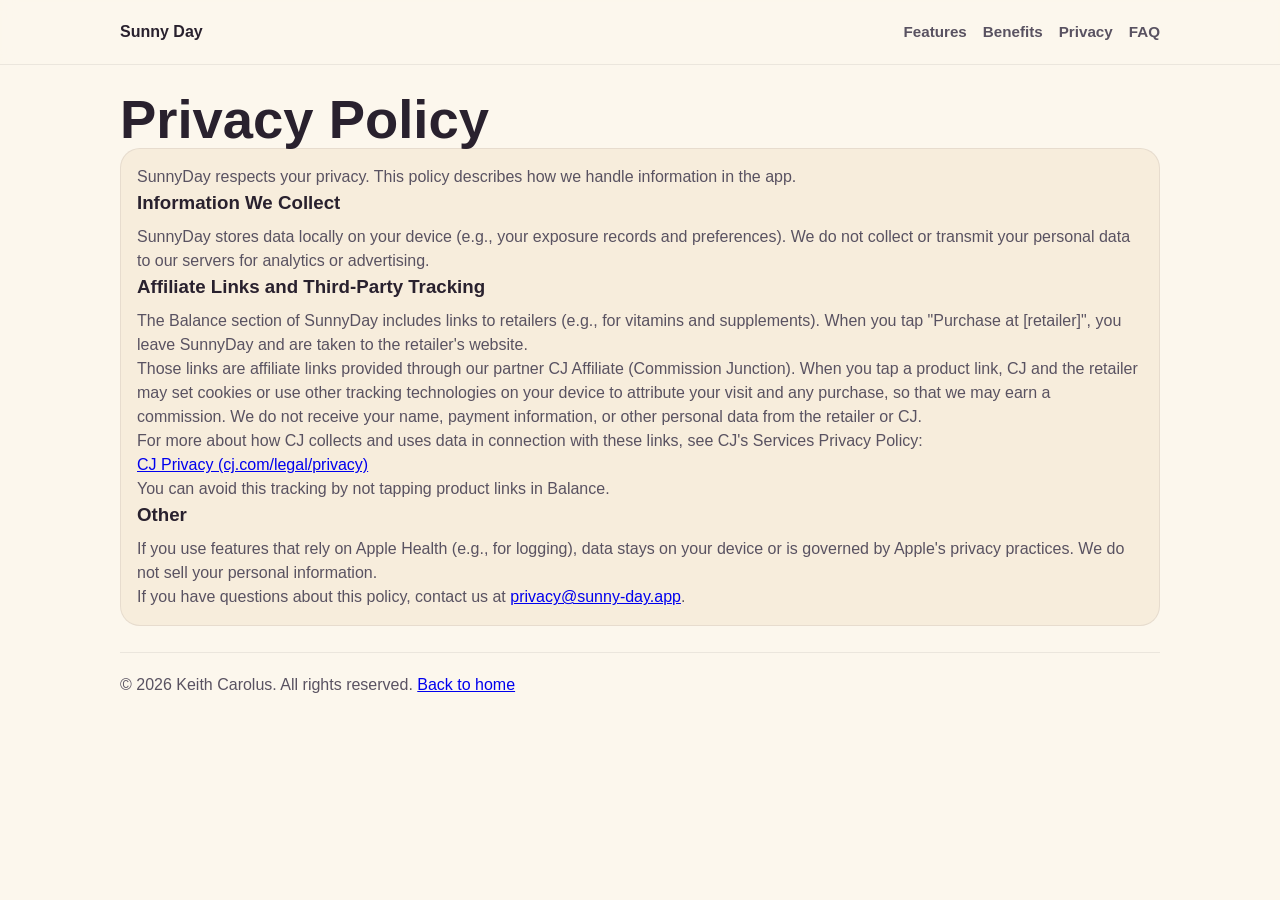
==== privacy.html @ e941375b "Add dedicated privacy policy page and site links. This adds privacy.html, links to it from navigatio" ====
<!doctype html>
<html lang="en">
  <head>
    <meta charset="utf-8" />
    <meta name="viewport" content="width=device-width, initial-scale=1" />
    <title>Sunny Day Privacy Policy</title>
    <meta
      name="description"
      content="Privacy Policy for Sunny Day for iOS."
    />
    <link rel="canonical" href="https://sunny-day.app/privacy.html" />
    <link rel="icon" type="image/png" sizes="32x32" href="./favicon-32.png" />
    <link rel="icon" type="image/png" sizes="16x16" href="./favicon-16.png" />
    <link rel="apple-touch-icon" sizes="180x180" href="./apple-touch-icon.png" />
    <link rel="stylesheet" href="./styles.css" />
  </head>
  <body>
    <header class="site-header">
      <div class="container nav-wrap">
        <a class="brand" href="./index.html">Sunny Day</a>
        <nav>
          <a href="./index.html#features">Features</a>
          <a href="./index.html#benefits">Benefits</a>
          <a href="./index.html#privacy">Privacy</a>
          <a href="./index.html#faq">FAQ</a>
        </nav>
      </div>
    </header>

    <main>
      <section class="section container">
        <h1>Privacy Policy</h1>
        <div class="card">
          <p>SunnyDay respects your privacy. This policy describes how we handle information in the app.</p>

          <h3>Information We Collect</h3>
          <p>SunnyDay stores data locally on your device (e.g., your exposure records and preferences). We do not collect or transmit your personal data to our servers for analytics or advertising.</p>

          <h3>Affiliate Links and Third-Party Tracking</h3>
          <p>The Balance section of SunnyDay includes links to retailers (e.g., for vitamins and supplements). When you tap "Purchase at [retailer]", you leave SunnyDay and are taken to the retailer's website.</p>
          <p>Those links are affiliate links provided through our partner CJ Affiliate (Commission Junction). When you tap a product link, CJ and the retailer may set cookies or use other tracking technologies on your device to attribute your visit and any purchase, so that we may earn a commission. We do not receive your name, payment information, or other personal data from the retailer or CJ.</p>
          <p>For more about how CJ collects and uses data in connection with these links, see CJ's Services Privacy Policy:</p>
          <p><a href="https://www.cj.com/legal/privacy" target="_blank" rel="noopener noreferrer">CJ Privacy (cj.com/legal/privacy)</a></p>
          <p>You can avoid this tracking by not tapping product links in Balance.</p>

          <h3>Other</h3>
          <p>If you use features that rely on Apple Health (e.g., for logging), data stays on your device or is governed by Apple's privacy practices. We do not sell your personal information.</p>
          <p>If you have questions about this policy, contact us at <a href="mailto:privacy@sunny-day.app">privacy@sunny-day.app</a>.</p>
        </div>
      </section>
    </main>

    <footer class="site-footer container">
      <p>&copy; 2026 Keith Carolus. All rights reserved. <a href="./index.html">Back to home</a></p>
    </footer>
  </body>
</html>
---- styles.css ----
:root {
  color-scheme: light dark;
  --surface: #fcf7ed;
  --surface-alt: #f7eddc;
  --text-primary: #29212e;
  --text-secondary: #595261;
  --brand-primary: #ff9400;
  --brand-secondary: #ffd966;
  --container: 1040px;
}

* {
  box-sizing: border-box;
}

body {
  margin: 0;
  font-family: ui-rounded, "SF Pro Rounded", -apple-system, BlinkMacSystemFont, "Segoe UI", sans-serif;
  color: var(--text-primary);
  background: var(--surface);
  line-height: 1.5;
}

.container {
  width: min(var(--container), calc(100% - 32px));
  margin-inline: auto;
}

.site-header {
  position: sticky;
  top: 0;
  z-index: 5;
  background: color-mix(in srgb, var(--surface) 85%, transparent);
  backdrop-filter: blur(8px);
  border-bottom: 1px solid rgba(41, 33, 46, 0.08);
}

.nav-wrap {
  min-height: 64px;
  display: flex;
  align-items: center;
  justify-content: space-between;
  gap: 12px;
}

.brand {
  font-weight: 800;
  color: var(--text-primary);
  text-decoration: none;
}

nav {
  display: flex;
  gap: 16px;
}

nav a {
  color: var(--text-secondary);
  text-decoration: none;
  font-weight: 600;
  font-size: 0.95rem;
}

nav a:hover {
  color: var(--text-primary);
}

.hero {
  display: grid;
  gap: 20px;
  grid-template-columns: 1.4fr 1fr;
  align-items: center;
  padding: clamp(28px, 5vw, 64px) 0 24px;
}

.hero-copy {
  background: linear-gradient(140deg, var(--brand-secondary), var(--brand-primary));
  border: 1px solid rgba(255, 255, 255, 0.45);
  border-radius: 20px;
  padding: clamp(24px, 4vw, 40px);
  box-shadow: 0 18px 36px rgba(41, 33, 46, 0.16);
}

.hero-art {
  display: grid;
  place-items: center;
}

.device-mockup {
  width: min(300px, 78%);
  background: #101114;
  border-radius: 40px;
  padding: 10px;
  box-shadow: 0 22px 40px rgba(41, 33, 46, 0.28);
  border: 1px solid rgba(255, 255, 255, 0.15);
}

.device-mockup img {
  display: block;
  width: 100%;
  border-radius: 30px;
}

.eyebrow {
  margin: 0 0 8px;
  font-size: 0.8rem;
  letter-spacing: 0.1em;
  text-transform: uppercase;
  color: #2f2536;
}

h1 {
  margin: 0;
  font-size: clamp(2rem, 6vw, 3.4rem);
  line-height: 1.05;
  color: var(--text-primary);
  font-weight: 800;
}

.tagline {
  margin: 14px 0 10px;
  font-size: clamp(1.1rem, 2.6vw, 1.4rem);
  color: var(--text-primary);
  font-weight: 600;
}

.body {
  margin: 0 0 28px;
  max-width: 56ch;
  line-height: 1.55;
  color: #2f2536;
}

.cta-row {
  display: flex;
  flex-wrap: wrap;
  gap: 10px;
}

.cta {
  display: inline-block;
  background: var(--surface);
  color: var(--text-primary);
  text-decoration: none;
  font-weight: 700;
  border-radius: 14px;
  padding: 12px 18px;
  border: 1px solid rgba(41, 33, 46, 0.12);
}

.cta:hover {
  background: var(--surface-alt);
}

.cta-primary {
  background: #2f2536;
  color: #fff7ef;
  border-color: rgba(255, 255, 255, 0.22);
}

.cta-primary:hover {
  background: #1f1824;
}

.section {
  padding: 26px 0;
}

.section h2 {
  margin: 0 0 14px;
  font-size: clamp(1.3rem, 3vw, 2rem);
}

.grid {
  display: grid;
  gap: 14px;
}

.grid.three {
  grid-template-columns: repeat(3, minmax(0, 1fr));
}

.grid.five {
  grid-template-columns: repeat(5, minmax(0, 1fr));
}

.grid.two {
  grid-template-columns: repeat(2, minmax(0, 1fr));
}

.card {
  background: var(--surface-alt);
  border: 1px solid rgba(41, 33, 46, 0.08);
  border-radius: 20px;
  padding: 16px;
}

.card h3 {
  margin: 0 0 8px;
}

.card p {
  margin: 0;
  color: var(--text-secondary);
}

.shot {
  margin: 0;
  background: var(--surface-alt);
  border: 1px solid rgba(41, 33, 46, 0.08);
  border-radius: 20px;
  padding: 14px;
  text-align: center;
}

.shot img {
  width: 100%;
  max-width: 220px;
  border-radius: 18px;
  box-shadow: 0 10px 24px rgba(41, 33, 46, 0.16);
}

.shot p {
  margin: 10px 0 0;
  color: var(--text-secondary);
  font-weight: 600;
}

.faq-list {
  display: grid;
  gap: 10px;
}

details {
  background: var(--surface-alt);
  border: 1px solid rgba(41, 33, 46, 0.08);
  border-radius: 14px;
  padding: 12px 14px;
}

summary {
  cursor: pointer;
  font-weight: 700;
}

details p {
  margin: 8px 0 0;
  color: var(--text-secondary);
}

.section-cta {
  text-align: center;
  padding-bottom: 48px;
}

.section-cta p {
  margin: 0 0 14px;
  color: var(--text-secondary);
}

.site-footer {
  border-top: 1px solid rgba(41, 33, 46, 0.08);
  padding: 20px 0 34px;
}

.site-footer p {
  margin: 0;
  color: var(--text-secondary);
}

@media (max-width: 860px) {
  .hero {
    grid-template-columns: 1fr;
  }

  .hero-art {
    order: -1;
  }

  .device-mockup {
    width: min(260px, 70%);
  }

  .grid.three,
  .grid.five,
  .grid.two {
    grid-template-columns: 1fr;
  }
}

@media (prefers-color-scheme: dark) {
  :root {
    --surface: #1c1a1f;
    --surface-alt: #2e2930;
    --text-primary: #faf5f0;
    --text-secondary: #b8afbf;
    --brand-primary: #ff9e26;
    --brand-secondary: #f2bf59;
  }

  .site-header,
  .site-footer,
  .card,
  .shot,
  details {
    border-color: rgba(255, 255, 255, 0.09);
  }

  .eyebrow {
    color: rgba(250, 245, 240, 0.85);
  }

  .cta {
    border-color: rgba(255, 255, 255, 0.1);
  }

  .cta-primary {
    background: #faf5f0;
    color: #1c1a1f;
  }

  .cta-primary:hover {
    background: #e9ddd1;
  }

  .device-mockup {
    background: #090a0c;
    border-color: rgba(255, 255, 255, 0.2);
  }
}
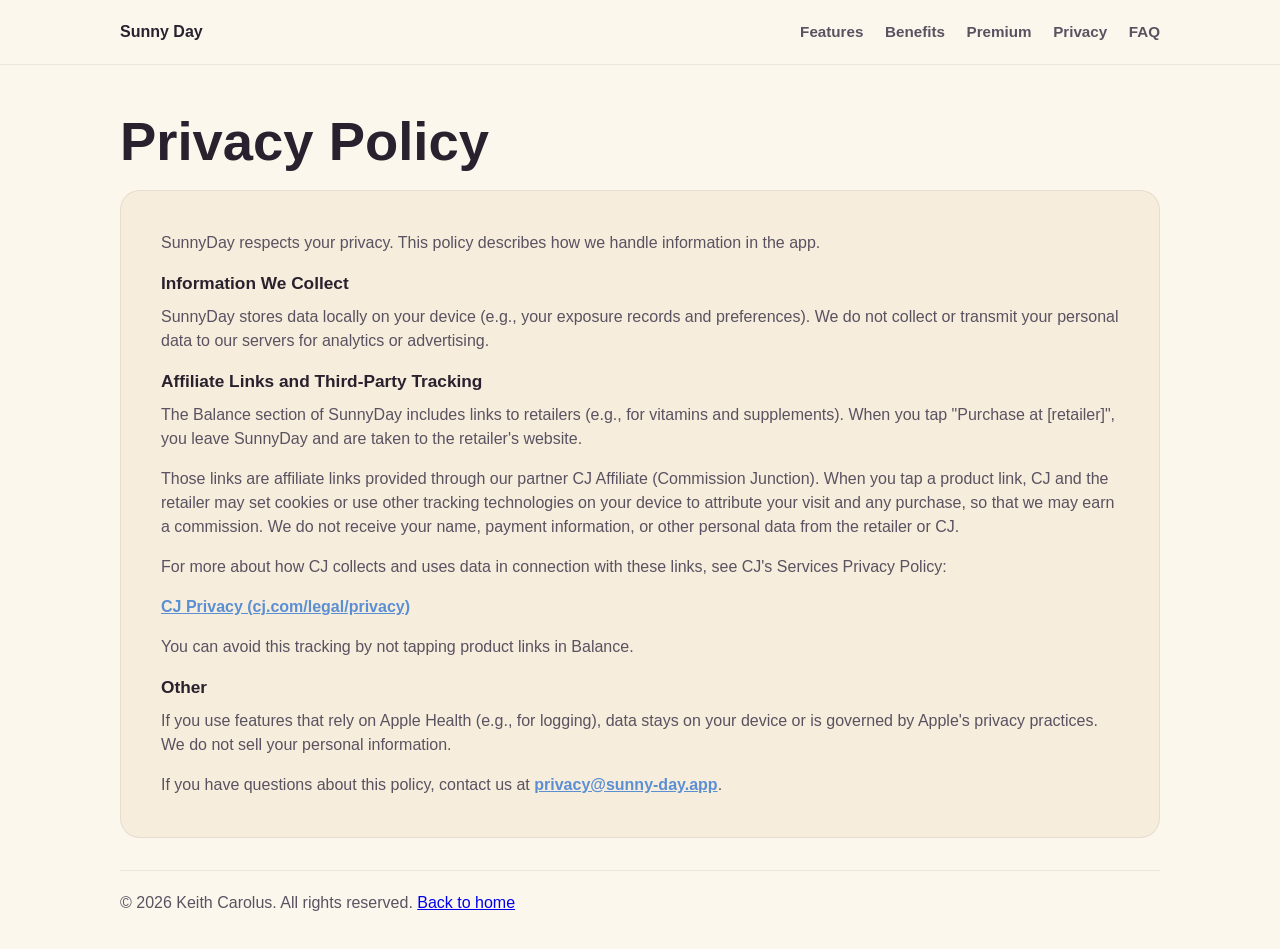
==== commit 94380637: "Marketing site: nav, privacy layout, icons, premium sunny card - Nav order Features → Benefits → Pre" ====
--- a/privacy.html
+++ b/privacy.html
@@ -14,13 +14,14 @@
     <link rel="apple-touch-icon" sizes="180x180" href="./apple-touch-icon.png" />
     <link rel="stylesheet" href="./styles.css" />
   </head>
-  <body>
+  <body class="legal-page">
     <header class="site-header">
       <div class="container nav-wrap">
         <a class="brand" href="./index.html">Sunny Day</a>
-        <nav>
+        <nav aria-label="Primary">
           <a href="./index.html#features">Features</a>
           <a href="./index.html#benefits">Benefits</a>
+          <a href="./index.html#premium">Premium</a>
           <a href="./index.html#privacy">Privacy</a>
           <a href="./index.html#faq">FAQ</a>
         </nav>
@@ -28,9 +29,9 @@
     </header>
 
     <main>
-      <section class="section container">
+      <section class="section container legal-hero">
         <h1>Privacy Policy</h1>
-        <div class="card">
+        <div class="card legal-card">
           <p>SunnyDay respects your privacy. This policy describes how we handle information in the app.</p>
 
           <h3>Information We Collect</h3>
--- a/styles.css
+++ b/styles.css
@@ -51,7 +51,10 @@
 
 nav {
   display: flex;
-  gap: 16px;
+  flex-wrap: wrap;
+  justify-content: flex-end;
+  align-items: center;
+  gap: 0.5rem 1.35rem;
 }
 
 nav a {
@@ -63,6 +66,13 @@
 
 nav a:hover {
   color: var(--text-primary);
+}
+
+nav a[aria-current="page"] {
+  color: var(--text-primary);
+  text-decoration: underline;
+  text-underline-offset: 0.25rem;
+  text-decoration-thickness: 1px;
 }
 
 .hero {
@@ -79,6 +89,53 @@
   border-radius: 20px;
   padding: clamp(24px, 4vw, 40px);
   box-shadow: 0 18px 36px rgba(41, 33, 46, 0.16);
+}
+
+/* Full-width sunny card (same treatment as hero copy) for Premium */
+.section-premium {
+  padding-top: 28px;
+  padding-bottom: 40px;
+}
+
+.premium-sunny {
+  width: 100%;
+}
+
+.premium-sunny-title {
+  margin: 0 0 22px;
+  font-size: clamp(1.5rem, 3.5vw, 2.15rem);
+  font-weight: 800;
+  line-height: 1.15;
+  color: var(--text-primary);
+}
+
+.premium-sunny-grid {
+  gap: 16px;
+}
+
+/* Frosted white on sunny gradient — same vibe as hero (dark type + light surfaces) */
+.premium-sunny .card {
+  background: rgba(255, 255, 255, 0.45);
+  border: 1px solid rgba(255, 255, 255, 0.75);
+  backdrop-filter: blur(18px) saturate(1.15);
+  -webkit-backdrop-filter: blur(18px) saturate(1.15);
+  box-shadow:
+    0 10px 32px rgba(41, 33, 46, 0.08),
+    inset 0 1px 0 rgba(255, 255, 255, 0.85);
+}
+
+.premium-sunny .card h3 {
+  color: #1a1520;
+}
+
+.premium-sunny .card p {
+  color: #2f2536;
+}
+
+.premium-sunny .card-icon {
+  background: rgba(255, 255, 255, 0.92);
+  border: 1px solid rgba(41, 33, 46, 0.1);
+  color: #2f2536;
 }
 
 .hero-art {
@@ -180,6 +237,10 @@
   grid-template-columns: repeat(3, minmax(0, 1fr));
 }
 
+.grid.four {
+  grid-template-columns: repeat(4, minmax(0, 1fr));
+}
+
 .grid.five {
   grid-template-columns: repeat(5, minmax(0, 1fr));
 }
@@ -193,6 +254,25 @@
   border: 1px solid rgba(41, 33, 46, 0.08);
   border-radius: 20px;
   padding: 16px;
+}
+
+/* Decorative icons on marketing cards (How it works → Premium) */
+.card-icon {
+  width: 48px;
+  height: 48px;
+  border-radius: 14px;
+  display: grid;
+  place-items: center;
+  margin-bottom: 14px;
+  color: var(--brand-primary);
+  background: color-mix(in srgb, var(--brand-primary) 16%, transparent);
+  border: 1px solid color-mix(in srgb, var(--brand-primary) 28%, transparent);
+}
+
+.card-icon svg {
+  width: 26px;
+  height: 26px;
+  display: block;
 }
 
 .card h3 {
@@ -268,6 +348,65 @@
   color: var(--text-secondary);
 }
 
+/* Legal / privacy prose */
+.legal-hero > h1 {
+  margin-bottom: 1.25rem;
+}
+
+.legal-hero {
+  padding-top: clamp(24px, 5vw, 48px);
+  padding-bottom: 32px;
+}
+
+.card.legal-card {
+  padding: clamp(1.35rem, 4vw, 2.5rem);
+}
+
+.card.legal-card > h3 {
+  margin: 1.5rem 0 0.5rem;
+  font-size: 1.08rem;
+  font-weight: 800;
+  color: var(--text-primary);
+}
+
+.card.legal-card > h3:first-child {
+  margin-top: 0;
+}
+
+.card.legal-card > p {
+  margin: 0;
+}
+
+.card.legal-card > p + p,
+.card.legal-card > p + h3 {
+  margin-top: 1rem;
+}
+
+.card.legal-card a {
+  color: #5b8fd4;
+  font-weight: 600;
+}
+
+@media (prefers-color-scheme: dark) {
+  .card.legal-card a {
+    color: #7ec8e8;
+  }
+}
+
+@media (max-width: 520px) {
+  .nav-wrap {
+    flex-direction: column;
+    align-items: flex-start;
+    padding-block: 12px;
+    min-height: unset;
+  }
+
+  nav {
+    justify-content: flex-start;
+    width: 100%;
+  }
+}
+
 @media (max-width: 860px) {
   .hero {
     grid-template-columns: 1fr;
@@ -282,6 +421,7 @@
   }
 
   .grid.three,
+  .grid.four,
   .grid.five,
   .grid.two {
     grid-template-columns: 1fr;
@@ -327,4 +467,34 @@
     background: #090a0c;
     border-color: rgba(255, 255, 255, 0.2);
   }
-}
+
+  .card-icon {
+    background: color-mix(in srgb, var(--brand-primary) 22%, transparent);
+    border-color: color-mix(in srgb, var(--brand-primary) 38%, transparent);
+  }
+
+  /* Same light-glass panels on the sunny gradient (not gray chips) */
+  .premium-sunny .card {
+    background: rgba(255, 255, 255, 0.38);
+    border: 1px solid rgba(255, 255, 255, 0.55);
+    backdrop-filter: blur(20px) saturate(1.1);
+    -webkit-backdrop-filter: blur(20px) saturate(1.1);
+    box-shadow:
+      0 12px 40px rgba(0, 0, 0, 0.18),
+      inset 0 1px 0 rgba(255, 255, 255, 0.5);
+  }
+
+  .premium-sunny .card h3 {
+    color: #141018;
+  }
+
+  .premium-sunny .card p {
+    color: #2f2536;
+  }
+
+  .premium-sunny .card-icon {
+    background: rgba(255, 255, 255, 0.88);
+    border: 1px solid rgba(41, 33, 46, 0.12);
+    color: #1a1520;
+  }
+}
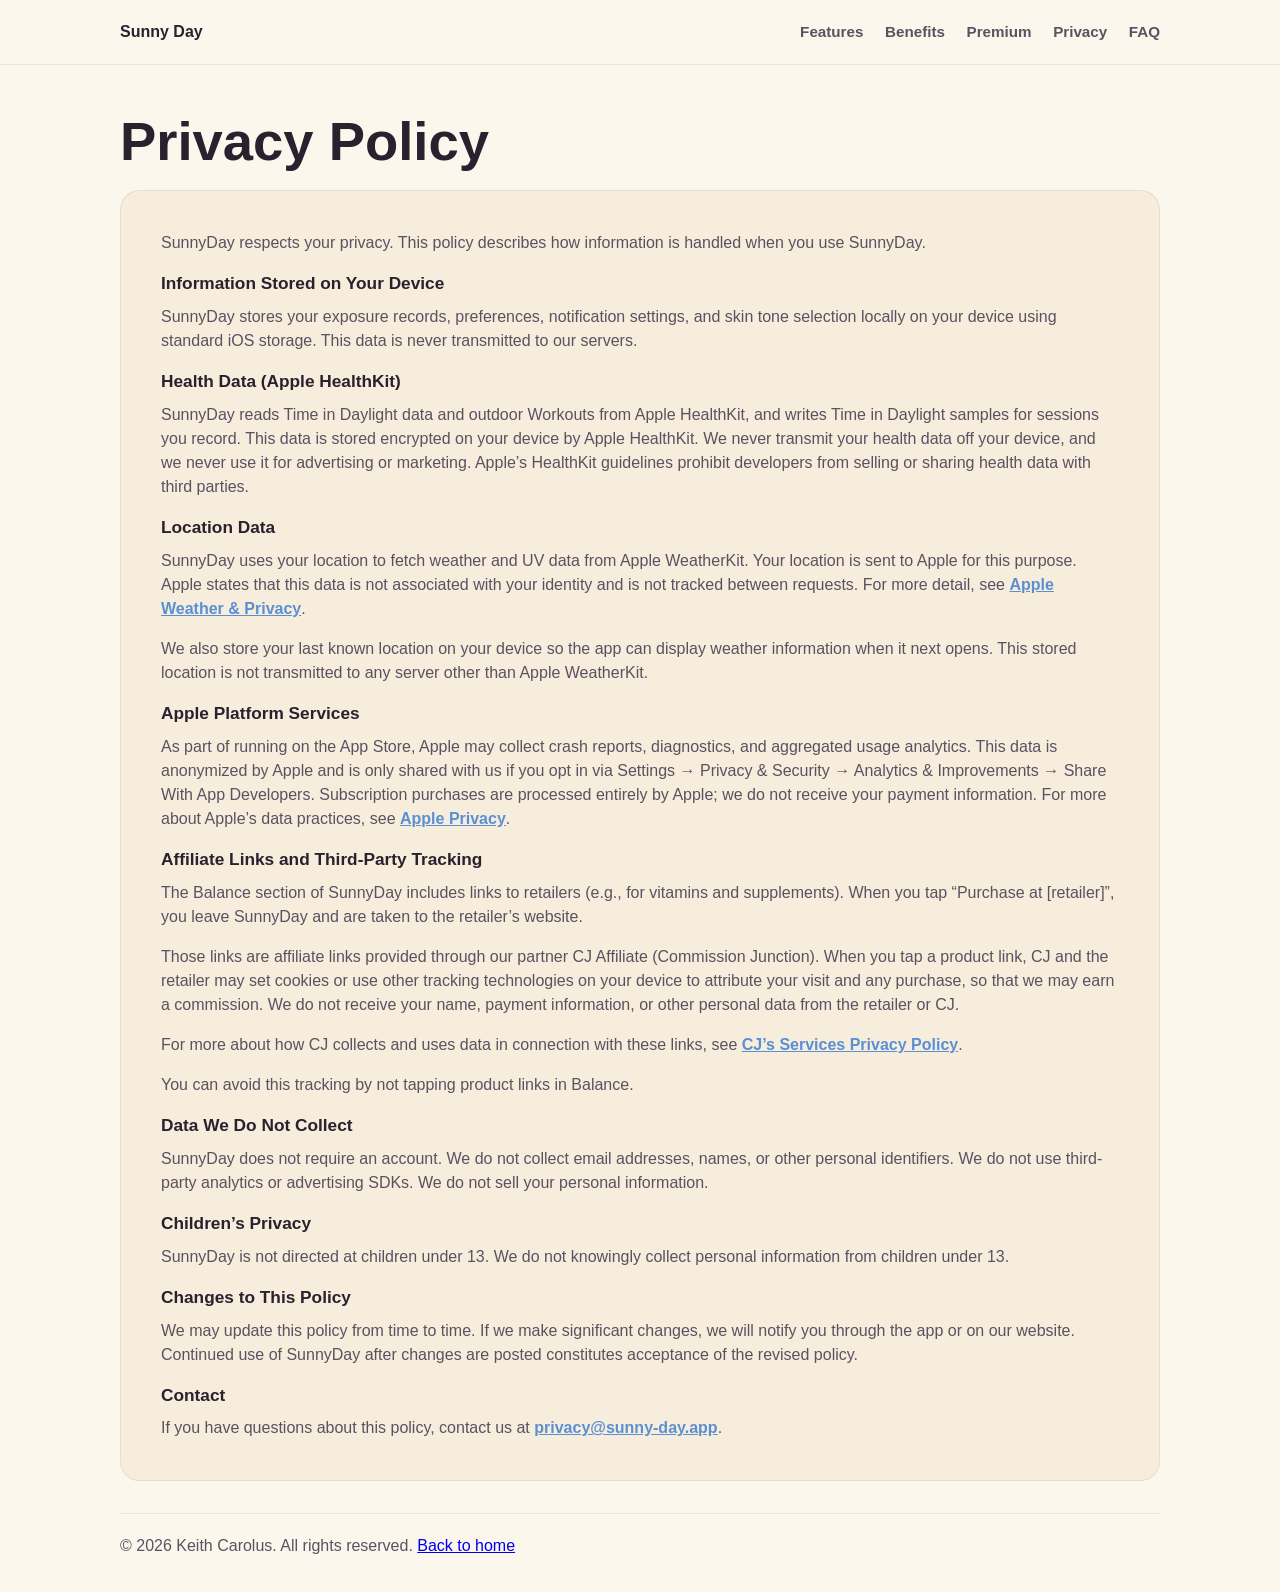
==== commit 475e9c60: "Add terms of use, update privacy policy, add gitignore - New terms.html with comprehensive EULA wrap" ====
--- a/privacy.html
+++ b/privacy.html
@@ -32,20 +32,37 @@
       <section class="section container legal-hero">
         <h1>Privacy Policy</h1>
         <div class="card legal-card">
-          <p>SunnyDay respects your privacy. This policy describes how we handle information in the app.</p>
+          <p>SunnyDay respects your privacy. This policy describes how information is handled when you use SunnyDay.</p>
 
-          <h3>Information We Collect</h3>
-          <p>SunnyDay stores data locally on your device (e.g., your exposure records and preferences). We do not collect or transmit your personal data to our servers for analytics or advertising.</p>
+          <h3>Information Stored on Your Device</h3>
+          <p>SunnyDay stores your exposure records, preferences, notification settings, and skin tone selection locally on your device using standard iOS storage. This data is never transmitted to our servers.</p>
+
+          <h3>Health Data (Apple HealthKit)</h3>
+          <p>SunnyDay reads Time in Daylight data and outdoor Workouts from Apple HealthKit, and writes Time in Daylight samples for sessions you record. This data is stored encrypted on your device by Apple HealthKit. We never transmit your health data off your device, and we never use it for advertising or marketing. Apple&rsquo;s HealthKit guidelines prohibit developers from selling or sharing health data with third parties.</p>
+
+          <h3>Location Data</h3>
+          <p>SunnyDay uses your location to fetch weather and UV data from Apple WeatherKit. Your location is sent to Apple for this purpose. Apple states that this data is not associated with your identity and is not tracked between requests. For more detail, see <a href="https://www.apple.com/legal/privacy/data/en/weather/" target="_blank" rel="noopener noreferrer">Apple Weather &amp; Privacy</a>.</p>
+          <p>We also store your last known location on your device so the app can display weather information when it next opens. This stored location is not transmitted to any server other than Apple WeatherKit.</p>
+
+          <h3>Apple Platform Services</h3>
+          <p>As part of running on the App Store, Apple may collect crash reports, diagnostics, and aggregated usage analytics. This data is anonymized by Apple and is only shared with us if you opt in via Settings &rarr; Privacy &amp; Security &rarr; Analytics &amp; Improvements &rarr; Share With App Developers. Subscription purchases are processed entirely by Apple; we do not receive your payment information. For more about Apple&rsquo;s data practices, see <a href="https://www.apple.com/privacy/" target="_blank" rel="noopener noreferrer">Apple Privacy</a>.</p>
 
           <h3>Affiliate Links and Third-Party Tracking</h3>
-          <p>The Balance section of SunnyDay includes links to retailers (e.g., for vitamins and supplements). When you tap "Purchase at [retailer]", you leave SunnyDay and are taken to the retailer's website.</p>
+          <p>The Balance section of SunnyDay includes links to retailers (e.g., for vitamins and supplements). When you tap &ldquo;Purchase at [retailer]&rdquo;, you leave SunnyDay and are taken to the retailer&rsquo;s website.</p>
           <p>Those links are affiliate links provided through our partner CJ Affiliate (Commission Junction). When you tap a product link, CJ and the retailer may set cookies or use other tracking technologies on your device to attribute your visit and any purchase, so that we may earn a commission. We do not receive your name, payment information, or other personal data from the retailer or CJ.</p>
-          <p>For more about how CJ collects and uses data in connection with these links, see CJ's Services Privacy Policy:</p>
-          <p><a href="https://www.cj.com/legal/privacy" target="_blank" rel="noopener noreferrer">CJ Privacy (cj.com/legal/privacy)</a></p>
+          <p>For more about how CJ collects and uses data in connection with these links, see <a href="https://www.cj.com/legal/privacy" target="_blank" rel="noopener noreferrer">CJ&rsquo;s Services Privacy Policy</a>.</p>
           <p>You can avoid this tracking by not tapping product links in Balance.</p>
 
-          <h3>Other</h3>
-          <p>If you use features that rely on Apple Health (e.g., for logging), data stays on your device or is governed by Apple's privacy practices. We do not sell your personal information.</p>
+          <h3>Data We Do Not Collect</h3>
+          <p>SunnyDay does not require an account. We do not collect email addresses, names, or other personal identifiers. We do not use third-party analytics or advertising SDKs. We do not sell your personal information.</p>
+
+          <h3>Children&rsquo;s Privacy</h3>
+          <p>SunnyDay is not directed at children under 13. We do not knowingly collect personal information from children under 13.</p>
+
+          <h3>Changes to This Policy</h3>
+          <p>We may update this policy from time to time. If we make significant changes, we will notify you through the app or on our website. Continued use of SunnyDay after changes are posted constitutes acceptance of the revised policy.</p>
+
+          <h3>Contact</h3>
           <p>If you have questions about this policy, contact us at <a href="mailto:privacy@sunny-day.app">privacy@sunny-day.app</a>.</p>
         </div>
       </section>
--- a/styles.css
+++ b/styles.css
@@ -13,6 +13,59 @@
   box-sizing: border-box;
 }
 
+@media (prefers-reduced-motion: no-preference) {
+  :root {
+    --theme-t: 0.42s ease;
+  }
+
+  body,
+  .site-header,
+  .site-footer,
+  .card,
+  .shot,
+  details,
+  .device-mockup,
+  .theme-toggle,
+  .theme-toggle button,
+  .hero-copy,
+  .card-icon,
+  .cta,
+  .cta-primary,
+  h1,
+  .premium-sunny-title,
+  .section h2,
+  .eyebrow,
+  .body,
+  .brand,
+  nav a,
+  summary,
+  .premium-sunny .card,
+  .premium-sunny .card h3,
+  .premium-sunny .card p,
+  .premium-sunny .card-icon,
+  .card.legal-card a,
+  .cta-pill {
+    transition:
+      background-color var(--theme-t),
+      background var(--theme-t),
+      color var(--theme-t),
+      border-color var(--theme-t),
+      box-shadow var(--theme-t),
+      fill var(--theme-t),
+      stroke var(--theme-t);
+  }
+
+  .shot img {
+    transition:
+      opacity var(--theme-t),
+      box-shadow var(--theme-t);
+  }
+
+  img[data-screenshot-light] {
+    transition: opacity var(--theme-t);
+  }
+}
+
 body {
   margin: 0;
   font-family: ui-rounded, "SF Pro Rounded", -apple-system, BlinkMacSystemFont, "Segoe UI", sans-serif;
@@ -76,11 +129,119 @@
 }
 
 .hero {
+  display: flex;
+  flex-direction: column;
+  gap: 20px;
+  padding: clamp(28px, 5vw, 64px) 0 24px;
+}
+
+.hero-top {
   display: grid;
   gap: 20px;
   grid-template-columns: 1.4fr 1fr;
   align-items: center;
-  padding: clamp(28px, 5vw, 64px) 0 24px;
+}
+
+/* Let the phone column shrink below the PNG intrinsic width (grid default min-width: auto). */
+.hero-top > * {
+  min-width: 0;
+}
+
+.hero-theme-wrap {
+  display: flex;
+  justify-content: center;
+  width: 100%;
+}
+
+.theme-toggle {
+  display: inline-flex;
+  padding: 4px;
+  border-radius: 14px;
+  background: var(--surface-alt);
+  border: 1px solid rgba(41, 33, 46, 0.1);
+  gap: 2px;
+}
+
+.theme-toggle button {
+  font: inherit;
+  font-size: 0.85rem;
+  font-weight: 700;
+  border: none;
+  border-radius: 10px;
+  padding: 8px 14px;
+  cursor: pointer;
+  color: var(--text-secondary);
+  background: transparent;
+}
+
+.theme-toggle button:hover {
+  color: var(--text-primary);
+  background: color-mix(in srgb, var(--surface) 70%, transparent);
+}
+
+.theme-toggle button[aria-checked="true"] {
+  color: var(--text-primary);
+  background: var(--surface);
+  box-shadow: 0 1px 3px rgba(41, 33, 46, 0.12);
+}
+
+/* App Store “coming soon” badge. */
+.cta-pill {
+  display: inline-flex;
+  align-items: center;
+  gap: 12px 14px;
+  padding: 10px 18px 10px 14px;
+  border-radius: 8px;
+  background: #000;
+  color: #fff;
+  border: 1px solid rgba(255, 255, 255, 0.14);
+  box-shadow:
+    0 2px 10px rgba(41, 33, 46, 0.2),
+    inset 0 1px 0 rgba(255, 255, 255, 0.12);
+  font-family:
+    -apple-system,
+    BlinkMacSystemFont,
+    "SF Pro Text",
+    "SF Pro Display",
+    system-ui,
+    sans-serif;
+  max-width: 100%;
+  flex: 0 0 auto;
+}
+
+.cta-pill__mark {
+  display: block;
+  width: 26px;
+  height: auto;
+  flex-shrink: 0;
+  align-self: center;
+}
+
+.cta-pill__copy {
+  display: flex;
+  flex-direction: column;
+  align-items: center;
+  line-height: 1.12;
+  text-align: center;
+}
+
+.cta-pill__line {
+  display: block;
+}
+
+.cta-pill__line--small {
+  font-size: 9px;
+  font-weight: 400;
+  letter-spacing: 0.04em;
+  text-transform: uppercase;
+  opacity: 0.92;
+}
+
+.cta-pill__line--big {
+  font-size: clamp(17px, 4.2vw, 19px);
+  font-weight: 600;
+  letter-spacing: -0.025em;
+  margin-top: 1px;
 }
 
 .hero-copy {
@@ -89,6 +250,7 @@
   border-radius: 20px;
   padding: clamp(24px, 4vw, 40px);
   box-shadow: 0 18px 36px rgba(41, 33, 46, 0.16);
+  width: 100%;
 }
 
 /* Full-width sunny card (same treatment as hero copy) for Premium */
@@ -139,8 +301,10 @@
 }
 
 .hero-art {
-  display: grid;
-  place-items: center;
+  display: flex;
+  flex-direction: column;
+  align-items: center;
+  gap: 16px;
 }
 
 .device-mockup {
@@ -155,6 +319,8 @@
 .device-mockup img {
   display: block;
   width: 100%;
+  max-width: 100%;
+  height: auto;
   border-radius: 30px;
 }
 
@@ -286,6 +452,7 @@
 
 .shot {
   margin: 0;
+  min-width: 0;
   background: var(--surface-alt);
   border: 1px solid rgba(41, 33, 46, 0.08);
   border-radius: 20px;
@@ -294,8 +461,11 @@
 }
 
 .shot img {
+  display: block;
   width: 100%;
   max-width: 220px;
+  height: auto;
+  margin-inline: auto;
   border-radius: 18px;
   box-shadow: 0 10px 24px rgba(41, 33, 46, 0.16);
 }
@@ -333,11 +503,6 @@
   padding-bottom: 48px;
 }
 
-.section-cta p {
-  margin: 0 0 14px;
-  color: var(--text-secondary);
-}
-
 .site-footer {
   border-top: 1px solid rgba(41, 33, 46, 0.08);
   padding: 20px 0 34px;
@@ -388,9 +553,13 @@
 }
 
 @media (prefers-color-scheme: dark) {
-  .card.legal-card a {
+  :root:not([data-theme="light"]) .card.legal-card a {
     color: #7ec8e8;
   }
+}
+
+:root[data-theme="dark"] .card.legal-card a {
+  color: #7ec8e8;
 }
 
 @media (max-width: 520px) {
@@ -408,7 +577,7 @@
 }
 
 @media (max-width: 860px) {
-  .hero {
+  .hero-top {
     grid-template-columns: 1fr;
   }
 
@@ -429,7 +598,7 @@
 }
 
 @media (prefers-color-scheme: dark) {
-  :root {
+  :root:not([data-theme="light"]) {
     --surface: #1c1a1f;
     --surface-alt: #2e2930;
     --text-primary: #faf5f0;
@@ -438,43 +607,51 @@
     --brand-secondary: #f2bf59;
   }
 
-  .site-header,
-  .site-footer,
-  .card,
-  .shot,
-  details {
+  :root:not([data-theme="light"]) .site-header,
+  :root:not([data-theme="light"]) .site-footer,
+  :root:not([data-theme="light"]) .card,
+  :root:not([data-theme="light"]) .shot,
+  :root:not([data-theme="light"]) details {
     border-color: rgba(255, 255, 255, 0.09);
   }
 
-  .eyebrow {
+  :root:not([data-theme="light"]) .eyebrow {
     color: rgba(250, 245, 240, 0.85);
   }
 
-  .cta {
+  :root:not([data-theme="light"]) .cta {
     border-color: rgba(255, 255, 255, 0.1);
   }
 
-  .cta-primary {
+  :root:not([data-theme="light"]) .cta-primary {
     background: #faf5f0;
     color: #1c1a1f;
   }
 
-  .cta-primary:hover {
+  :root:not([data-theme="light"]) .cta-primary:hover {
     background: #e9ddd1;
   }
 
-  .device-mockup {
+  :root:not([data-theme="light"]) .device-mockup {
     background: #090a0c;
     border-color: rgba(255, 255, 255, 0.2);
   }
 
-  .card-icon {
+  :root:not([data-theme="light"]) .cta-pill {
+    background: #0c0c0e;
+    color: #fafafa;
+    border-color: rgba(255, 255, 255, 0.16);
+    box-shadow:
+      0 2px 16px rgba(0, 0, 0, 0.45),
+      inset 0 1px 0 rgba(255, 255, 255, 0.08);
+  }
+
+  :root:not([data-theme="light"]) .card-icon {
     background: color-mix(in srgb, var(--brand-primary) 22%, transparent);
     border-color: color-mix(in srgb, var(--brand-primary) 38%, transparent);
   }
 
-  /* Same light-glass panels on the sunny gradient (not gray chips) */
-  .premium-sunny .card {
+  :root:not([data-theme="light"]) .premium-sunny .card {
     background: rgba(255, 255, 255, 0.38);
     border: 1px solid rgba(255, 255, 255, 0.55);
     backdrop-filter: blur(20px) saturate(1.1);
@@ -484,17 +661,122 @@
       inset 0 1px 0 rgba(255, 255, 255, 0.5);
   }
 
-  .premium-sunny .card h3 {
+  :root:not([data-theme="light"]) .premium-sunny .card h3 {
     color: #141018;
   }
 
-  .premium-sunny .card p {
+  :root:not([data-theme="light"]) .premium-sunny .card p {
     color: #2f2536;
   }
 
-  .premium-sunny .card-icon {
+  :root:not([data-theme="light"]) .premium-sunny .card-icon {
     background: rgba(255, 255, 255, 0.88);
     border: 1px solid rgba(41, 33, 46, 0.12);
     color: #1a1520;
   }
-}
+
+  :root:not([data-theme="light"]) .theme-toggle {
+    background: rgba(255, 255, 255, 0.06);
+    border-color: rgba(255, 255, 255, 0.12);
+  }
+
+  :root:not([data-theme="light"]) .theme-toggle button:hover {
+    background: rgba(255, 255, 255, 0.08);
+  }
+
+  :root:not([data-theme="light"]) .theme-toggle button[aria-checked="true"] {
+    background: rgba(255, 255, 255, 0.14);
+    box-shadow: 0 1px 3px rgba(0, 0, 0, 0.35);
+  }
+}
+
+:root[data-theme="dark"] {
+  --surface: #1c1a1f;
+  --surface-alt: #2e2930;
+  --text-primary: #faf5f0;
+  --text-secondary: #b8afbf;
+  --brand-primary: #ff9e26;
+  --brand-secondary: #f2bf59;
+}
+
+:root[data-theme="dark"] .site-header,
+:root[data-theme="dark"] .site-footer,
+:root[data-theme="dark"] .card,
+:root[data-theme="dark"] .shot,
+:root[data-theme="dark"] details {
+  border-color: rgba(255, 255, 255, 0.09);
+}
+
+:root[data-theme="dark"] .eyebrow {
+  color: rgba(250, 245, 240, 0.85);
+}
+
+:root[data-theme="dark"] .cta {
+  border-color: rgba(255, 255, 255, 0.1);
+}
+
+:root[data-theme="dark"] .cta-primary {
+  background: #faf5f0;
+  color: #1c1a1f;
+}
+
+:root[data-theme="dark"] .cta-primary:hover {
+  background: #e9ddd1;
+}
+
+:root[data-theme="dark"] .device-mockup {
+  background: #090a0c;
+  border-color: rgba(255, 255, 255, 0.2);
+}
+
+:root[data-theme="dark"] .cta-pill {
+  background: #0c0c0e;
+  color: #fafafa;
+  border-color: rgba(255, 255, 255, 0.16);
+  box-shadow:
+    0 2px 16px rgba(0, 0, 0, 0.45),
+    inset 0 1px 0 rgba(255, 255, 255, 0.08);
+}
+
+:root[data-theme="dark"] .card-icon {
+  background: color-mix(in srgb, var(--brand-primary) 22%, transparent);
+  border-color: color-mix(in srgb, var(--brand-primary) 38%, transparent);
+}
+
+:root[data-theme="dark"] .premium-sunny .card {
+  background: rgba(255, 255, 255, 0.38);
+  border: 1px solid rgba(255, 255, 255, 0.55);
+  backdrop-filter: blur(20px) saturate(1.1);
+  -webkit-backdrop-filter: blur(20px) saturate(1.1);
+  box-shadow:
+    0 12px 40px rgba(0, 0, 0, 0.18),
+    inset 0 1px 0 rgba(255, 255, 255, 0.5);
+}
+
+:root[data-theme="dark"] .premium-sunny .card h3 {
+  color: #141018;
+}
+
+:root[data-theme="dark"] .premium-sunny .card p {
+  color: #2f2536;
+}
+
+:root[data-theme="dark"] .premium-sunny .card-icon {
+  background: rgba(255, 255, 255, 0.88);
+  border: 1px solid rgba(41, 33, 46, 0.12);
+  color: #1a1520;
+}
+
+:root[data-theme="dark"] .theme-toggle {
+  background: rgba(255, 255, 255, 0.06);
+  border-color: rgba(255, 255, 255, 0.12);
+}
+
+:root[data-theme="dark"] .theme-toggle button:hover {
+  background: rgba(255, 255, 255, 0.08);
+}
+
+:root[data-theme="dark"] .theme-toggle button[aria-checked="true"] {
+  background: rgba(255, 255, 255, 0.14);
+  box-shadow: 0 1px 3px rgba(0, 0, 0, 0.35);
+}
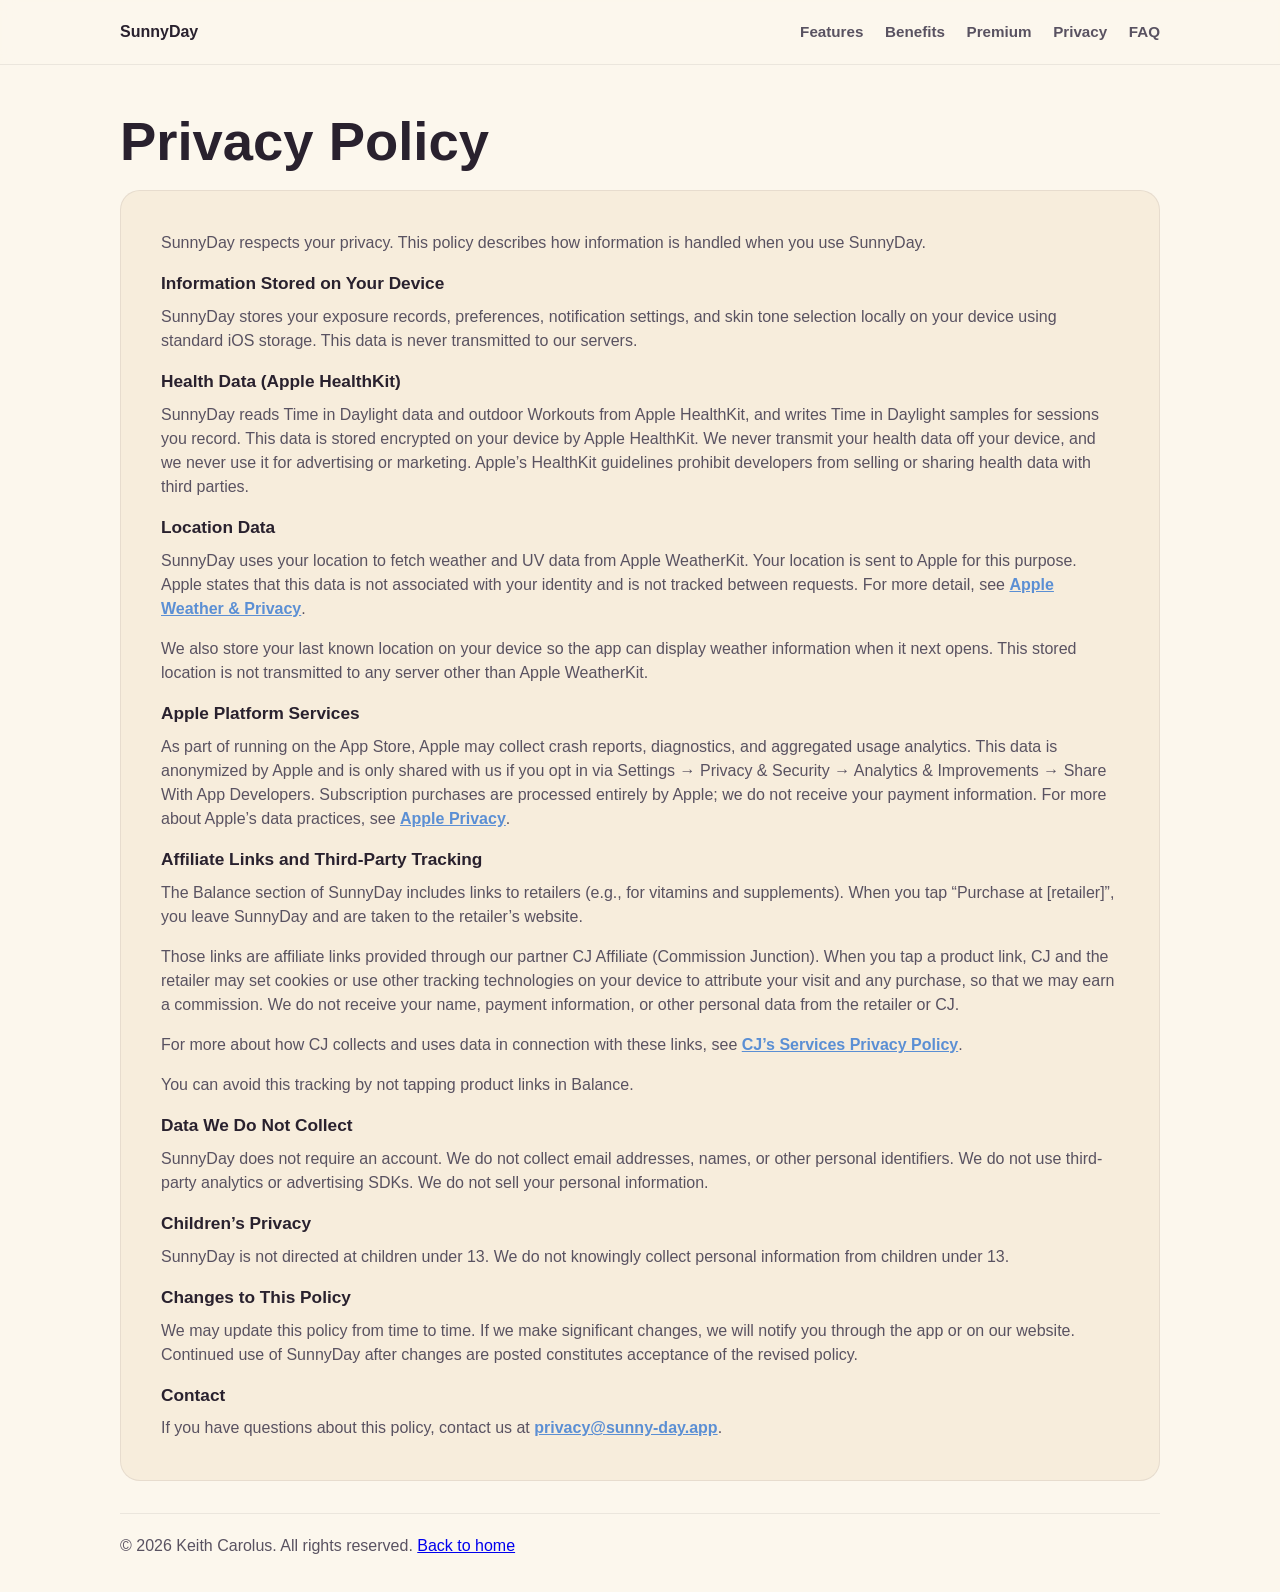
==== commit 7a2d23f8: "Unify brand name to SunnyDay (one word) across all pages Replaces every "Sunny Day" with "SunnyDay" " ====
--- a/privacy.html
+++ b/privacy.html
@@ -3,10 +3,10 @@
   <head>
     <meta charset="utf-8" />
     <meta name="viewport" content="width=device-width, initial-scale=1" />
-    <title>Sunny Day Privacy Policy</title>
+    <title>SunnyDay Privacy Policy</title>
     <meta
       name="description"
-      content="Privacy Policy for Sunny Day for iOS."
+      content="Privacy Policy for SunnyDay for iOS."
     />
     <link rel="canonical" href="https://sunny-day.app/privacy.html" />
     <link rel="icon" type="image/png" sizes="32x32" href="./favicon-32.png" />
@@ -17,7 +17,7 @@
   <body class="legal-page">
     <header class="site-header">
       <div class="container nav-wrap">
-        <a class="brand" href="./index.html">Sunny Day</a>
+        <a class="brand" href="./index.html">SunnyDay</a>
         <nav aria-label="Primary">
           <a href="./index.html#features">Features</a>
           <a href="./index.html#benefits">Benefits</a>
